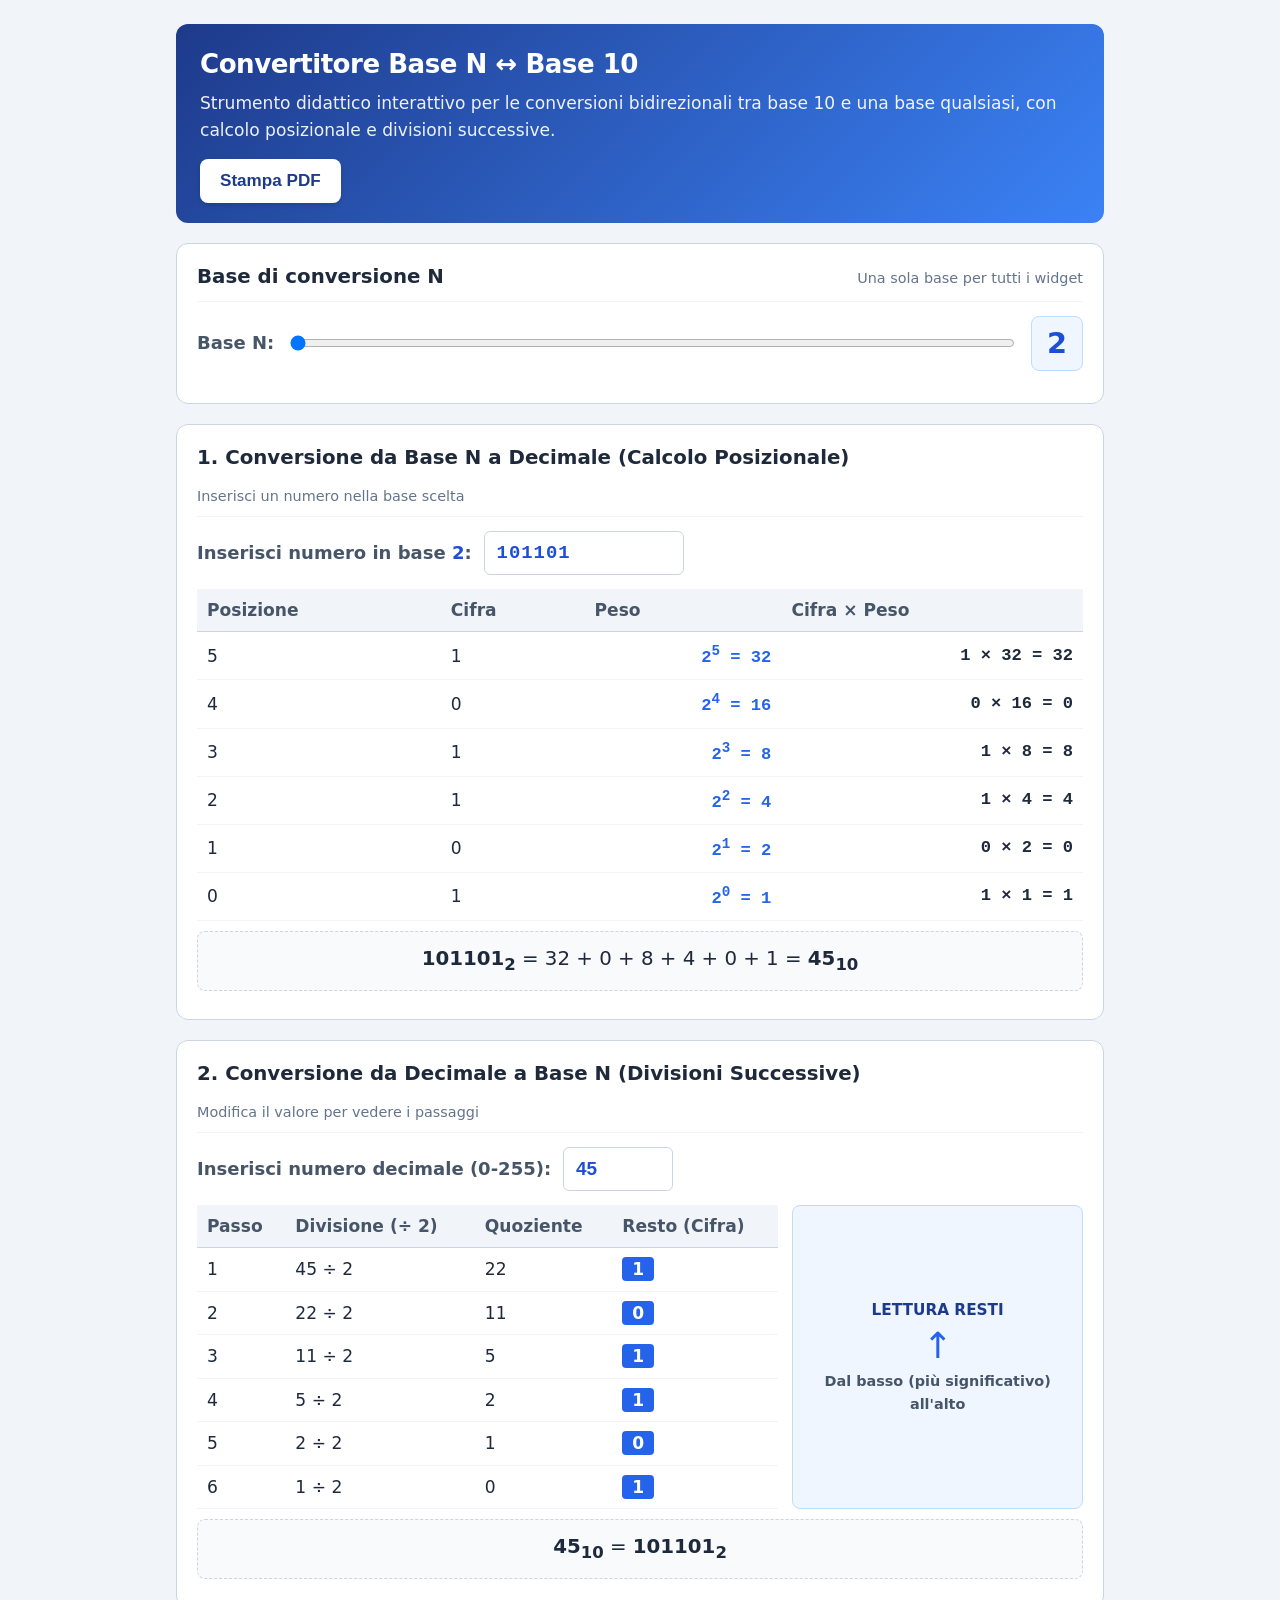
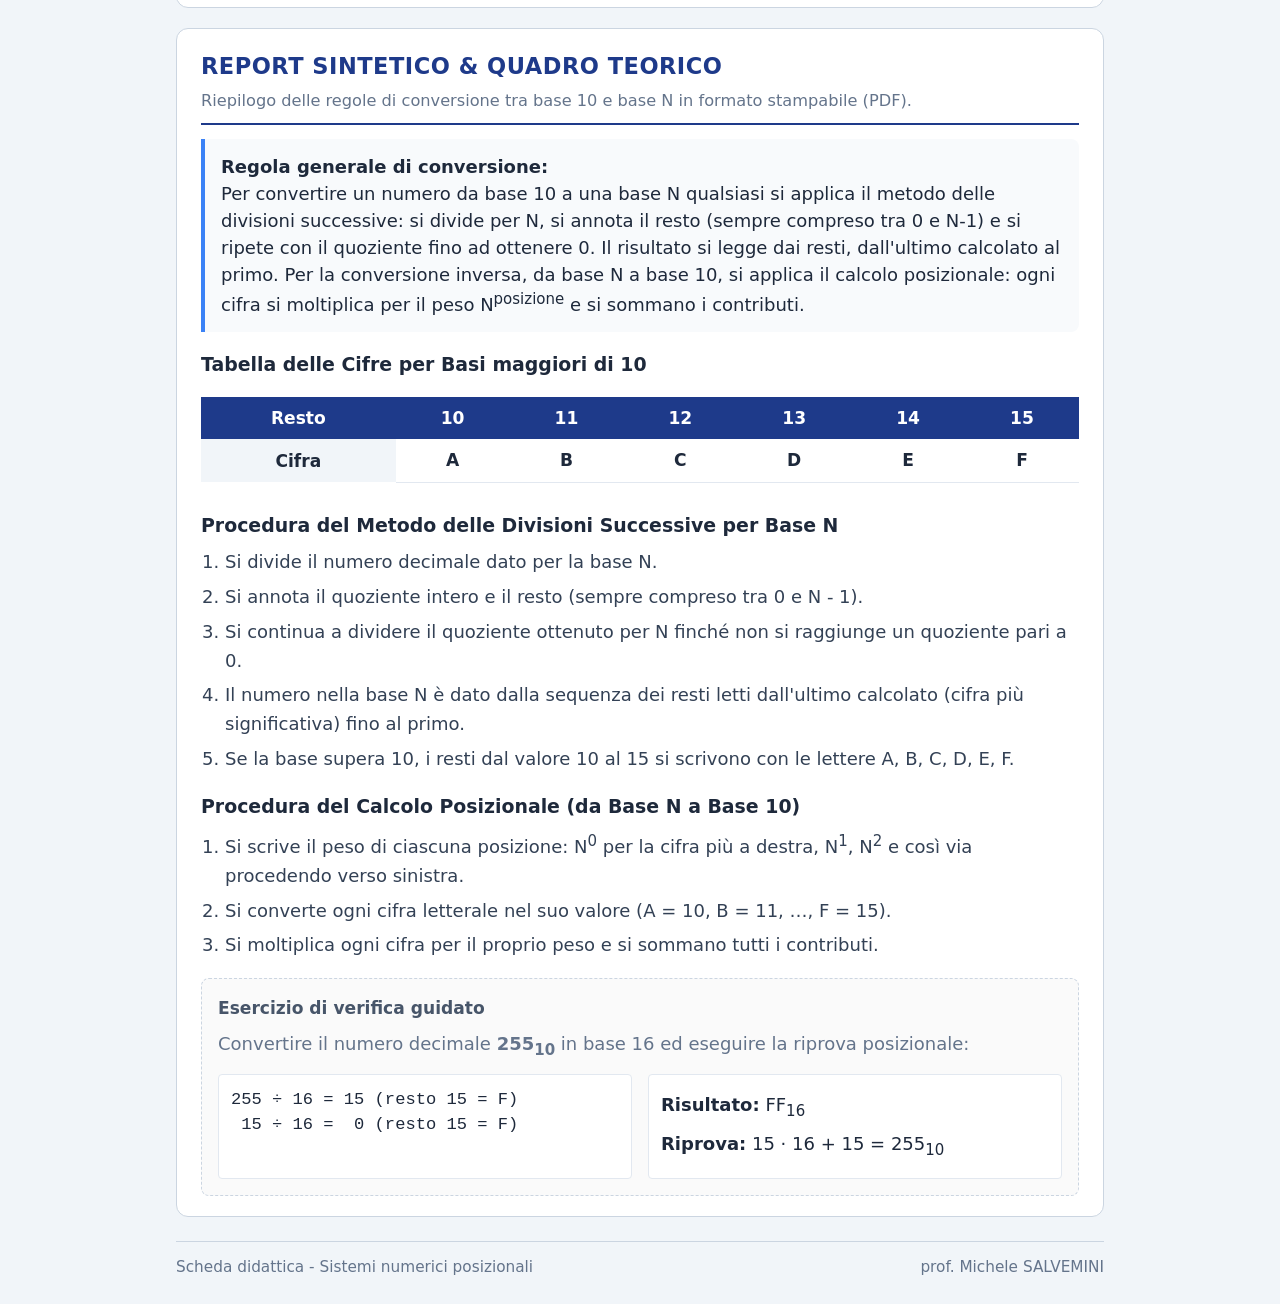
==== base-n/index.html @ afe0c3b7 "Add files via upload Primo caricamento: struttura repository e tre convertitori didattici" ====
<!DOCTYPE html>
<!--
    Autore:      prof. Michele SALVEMINI
    Classe:      ---
    Argomento:   Sistemi di numerazione - conversioni di base
    Obiettivo:   Supporto allo studio delle conversioni di base da un sistema
                 ad un altro (conversioni bidirezionali tra base 10 e base N,
                 con 2 <= N <= 16)
    Versione:    2.0
    Data:        26/09/2026
    Note:        Progettato come pagina gemella del convertitore binario-
                 decimale: stessa struttura, stesso stile, stesse convenzioni.
                 Come nella pagina gemella, la conversione e' bidirezionale
                 e i due widget restano sincronizzati tra loro.
-->
<html lang="it">
<head>
    <meta charset="UTF-8">
    <meta name="viewport" content="width=device-width, initial-scale=1.0">
    <meta name="description" content="Supporto allo studio delle conversioni di base da un sistema ad un altro: convertitore interattivo bidirezionale tra base 10 e una base qualsiasi N, con calcolo posizionale e divisioni successive.">
    <meta name="author" content="prof. Michele SALVEMINI">
    <title>Convertitore Base N &harr; Base 10</title>
    <link rel="stylesheet" href="style.css">
</head>
<body>

    <!-- Intestazione del documento -->
    <header class="masthead">
        <div>
            <h1>Convertitore Base N &harr; Base 10</h1>
            <p>Strumento didattico interattivo per le conversioni bidirezionali tra base 10 e una base qualsiasi, con calcolo posizionale e divisioni successive.</p>
        </div>
        <button type="button" id="pulsante-stampa" class="print-btn">Stampa PDF</button>
    </header>

    <main>

        <!-- Scelta della base di destinazione: slider con lettura grande.
             L'intervallo [2, 16] e' fisso, quindi lo slider vincola da solo
             la scelta a valori validi, senza bisogno di messaggi di errore.
             Il valore scelto vale per entrambi i widget. -->
        <section class="widget-card" aria-labelledby="titolo-base">
            <h2 class="widget-title" id="titolo-base">
                <span>Base di conversione N</span>
                <span class="widget-suggerimento">Una sola base per tutti i widget</span>
            </h2>

            <div class="slider-row">
                <label for="slider-base">Base N:</label>
                <input type="range" id="slider-base" min="2" max="16" value="2" step="1">
                <output class="base-display" id="display-base" for="slider-base">2</output>
            </div>

            <!-- Legenda delle cifre letterali: visibile solo quando serve,
                 cioe' quando la base supera 10 (cifre da 0 a N-1) -->
            <p class="legenda-cifre" id="legenda-cifre" hidden>
                <strong>Attenzione:</strong> in base <span id="legenda-base"></span> le cifre vanno da 0
                a <span id="legenda-cifra-massima"></span>. I resti dal valore 10 in poi si scrivono
                con le lettere: 10 = A, 11 = B, 12 = C, 13 = D, 14 = E, 15 = F.
            </p>
        </section>

        <!-- WIDGET 1: BASE N -> DECIMALE -->
        <section class="widget-card" aria-labelledby="titolo-n2d">
            <h2 class="widget-title" id="titolo-n2d">
                <span>1. Conversione da Base N a Decimale (Calcolo Posizionale)</span>
                <span class="widget-suggerimento">Inserisci un numero nella base scelta</span>
            </h2>

            <div class="input-row">
                <label for="input-base-n">Inserisci numero in base <span class="base-riferimento">2</span>:</label>
                <input type="text" id="input-base-n" value="101101" autocomplete="off" spellcheck="false">
            </div>

            <!-- Sviluppo posizionale: una riga per ogni cifra, con peso e contributo -->
            <div class="table-scroll">
                <table class="table-divs">
                    <caption class="visually-hidden">Sviluppo posizionale delle cifre del numero in base N</caption>
                    <thead>
                        <tr>
                            <th scope="col">Posizione</th>
                            <th scope="col">Cifra</th>
                            <th scope="col">Peso</th>
                            <th scope="col">Cifra &times; Peso</th>
                        </tr>
                    </thead>
                    <tbody id="corpo-tabella-posizionale"></tbody>
                </table>
            </div>

            <p class="math-box" id="risultato-n2d" aria-live="polite"></p>
        </section>

        <!-- WIDGET 2: DECIMALE -> BASE N -->
        <section class="widget-card" aria-labelledby="titolo-d2n">
            <h2 class="widget-title" id="titolo-d2n">
                <span>2. Conversione da Decimale a Base N (Divisioni Successive)</span>
                <span class="widget-suggerimento">Modifica il valore per vedere i passaggi</span>
            </h2>

            <div class="input-row">
                <label for="input-decimale">Inserisci numero decimale (0-255):</label>
                <input type="number" id="input-decimale" min="0" max="255" value="45">
            </div>

            <div class="division-grid">
                <div class="table-scroll">
                    <table class="table-divs">
                        <caption class="visually-hidden">Tabella dei passaggi delle divisioni successive per la base scelta</caption>
                        <thead>
                            <tr>
                                <th scope="col">Passo</th>
                                <th scope="col" id="intestazione-divisione">Divisione (&divide; 2)</th>
                                <th scope="col">Quoziente</th>
                                <th scope="col">Resto (Cifra)</th>
                            </tr>
                        </thead>
                        <tbody id="corpo-tabella-divisioni"></tbody>
                    </table>
                </div>
                <div class="arrow-box">
                    <span class="arrow-label">Lettura resti</span>
                    <div class="arrow-graphic" aria-hidden="true">&uarr;</div>
                    <span class="arrow-sublabel">Dal basso (pi&ugrave; significativo) all'alto</span>
                </div>
            </div>

            <p class="math-box" id="risultato-d2n" aria-live="polite"></p>
        </section>

        <!-- SCHEDA RIEPILOGATIVA STAMPABILE -->
        <section class="scheda-stampa" aria-labelledby="titolo-scheda">
            <div class="scheda-intestazione">
                <h2 id="titolo-scheda">Report Sintetico &amp; Quadro Teorico</h2>
                <p>Riepilogo delle regole di conversione tra base 10 e base N in formato stampabile (PDF).</p>
            </div>

            <div class="callout-box">
                <strong>Regola generale di conversione:</strong><br>
                Per convertire un numero da base 10 a una base N qualsiasi si applica il metodo delle
                divisioni successive: si divide per N, si annota il resto (sempre compreso tra 0 e N-1)
                e si ripete con il quoziente fino ad ottenere 0. Il risultato si legge dai resti,
                dall'ultimo calcolato al primo. Per la conversione inversa, da base N a base 10, si
                applica il calcolo posizionale: ogni cifra si moltiplica per il peso N<sup>posizione</sup>
                e si sommano i contributi.
            </div>

            <h3>Tabella delle Cifre per Basi maggiori di 10</h3>
            <div class="table-scroll">
                <table class="summary-table">
                    <caption class="visually-hidden">Corrispondenza tra resti dal valore 10 al 15 e cifre letterali</caption>
                    <thead>
                        <tr>
                            <th scope="col">Resto</th>
                            <th scope="col">10</th>
                            <th scope="col">11</th>
                            <th scope="col">12</th>
                            <th scope="col">13</th>
                            <th scope="col">14</th>
                            <th scope="col">15</th>
                        </tr>
                    </thead>
                    <tbody>
                        <tr>
                            <th scope="row">Cifra</th>
                            <td>A</td><td>B</td><td>C</td><td>D</td><td>E</td><td>F</td>
                        </tr>
                    </tbody>
                </table>
            </div>

            <h3>Procedura del Metodo delle Divisioni Successive per Base N</h3>
            <ol class="procedura">
                <li>Si divide il numero decimale dato per la base N.</li>
                <li>Si annota il quoziente intero e il resto (sempre compreso tra 0 e N - 1).</li>
                <li>Si continua a dividere il quoziente ottenuto per N finch&eacute; non si raggiunge un quoziente pari a 0.</li>
                <li>Il numero nella base N &egrave; dato dalla sequenza dei resti letti dall'ultimo calcolato (cifra pi&ugrave; significativa) fino al primo.</li>
                <li>Se la base supera 10, i resti dal valore 10 al 15 si scrivono con le lettere A, B, C, D, E, F.</li>
            </ol>

            <h3>Procedura del Calcolo Posizionale (da Base N a Base 10)</h3>
            <ol class="procedura">
                <li>Si scrive il peso di ciascuna posizione: N<sup>0</sup> per la cifra pi&ugrave; a destra, N<sup>1</sup>, N<sup>2</sup> e cos&igrave; via procedendo verso sinistra.</li>
                <li>Si converte ogni cifra letterale nel suo valore (A = 10, B = 11, &hellip;, F = 15).</li>
                <li>Si moltiplica ogni cifra per il proprio peso e si sommano tutti i contributi.</li>
            </ol>

            <div class="esercizio-box">
                <h4>Esercizio di verifica guidato</h4>
                <p>Convertire il numero decimale <strong>255<sub>10</sub></strong> in base 16 ed eseguire la riprova posizionale:</p>
                <div class="esercizio-colonne">
                    <pre class="esercizio-codice">255 &divide; 16 = 15 (resto 15 = F)
 15 &divide; 16 =  0 (resto 15 = F)</pre>
                    <div class="esercizio-soluzione">
                        <p><strong>Risultato:</strong> FF<sub>16</sub></p>
                        <p><strong>Riprova:</strong> 15 &middot; 16 + 15 = 255<sub>10</sub></p>
                    </div>
                </div>
            </div>
        </section>

    </main>

    <footer class="page-footer">
        <span>Scheda didattica - Sistemi numerici posizionali</span>
        <span> prof. Michele SALVEMINI</span>
    </footer>

    <script src="script.js"></script>
</body>
</html>
---- base-n/style.css ----
/*
    Autore:      prof. Michele SALVEMINI
    File:        style.css - stile di "Convertitore Base N <-> Base 10"
    Obiettivo:   Supporto allo studio delle conversioni di base da un sistema ad un altro
    Versione:    2.0
    Data:        26/09/2026

    Note di progetto:
    - Stesso impianto grafico del convertitore binario-decimale, per
      uniformita' tra i materiali (principio 13 della Knowledge Base).
    - Dimensioni dei caratteri in rem con base elevata (18px) e target
      tattili >= 44px, per studenti BES/DSA e uso su tablet/smartphone.
*/

/* ---------- Variabili di tema ---------- */
:root {
    --colore-primario: #1e3a8a;
    --colore-accento: #2563eb;
    --colore-testo: #1e293b;
    --colore-testo-secondario: #475569;
    --colore-testo-chiaro: #64748b;
    --colore-bordo: #cbd5e1;
    --colore-sfondo-pagina: #f1f5f9;
    --colore-sfondo-card: #ffffff;
    --colore-sfondo-soft: #f8fafc;
    --colore-attivo: #eff6ff;
    --colore-errore: #b91c1c;
    --colore-sfondo-errore: #fef2f2;
    --raggio: 12px;
}

/* ---------- Base ---------- */
* {
    box-sizing: border-box;
}

/* Base tipografica elevata: 1rem = 18px, ben visibile su tablet e smartphone */
html {
    font-size: 18px;
}

body {
    margin: 0 auto;
    padding: 24px 16px;
    max-width: 960px;
    font-family: system-ui, -apple-system, "Segoe UI", Roboto, sans-serif;
    font-size: 1rem;
    line-height: 1.55;
    color: var(--colore-testo);
    background-color: var(--colore-sfondo-pagina);
}

h1, h2, h3, h4, p, ol {
    margin-top: 0;
}

/* Testo solo per screen reader (es. didascalie delle tabelle) */
.visually-hidden {
    position: absolute;
    width: 1px;
    height: 1px;
    overflow: hidden;
    clip: rect(0 0 0 0);
    white-space: nowrap;
}

/* ---------- Intestazione ---------- */
.masthead {
    background: linear-gradient(135deg, #1e3a8a 0%, #3b82f6 100%);
    color: #ffffff;
    padding: 20px 24px;
    border-radius: var(--raggio);
    margin-bottom: 20px;
    display: flex;
    justify-content: space-between;
    align-items: center;
    gap: 16px;
    flex-wrap: wrap;
}

.masthead h1 {
    margin: 0;
    font-size: 1.45rem;
    font-weight: 800;
    letter-spacing: -0.5px;
}

.masthead p {
    margin: 6px 0 0 0;
    font-size: 0.95rem;
    opacity: 0.92;
}

.print-btn {
    background-color: #ffffff;
    color: var(--colore-primario);
    border: none;
    padding: 12px 20px;
    font-size: 0.95rem;
    font-weight: 700;
    border-radius: 8px;
    cursor: pointer;
    min-height: 44px;   /* target tattile comodo */
    box-shadow: 0 2px 4px rgba(0, 0, 0, 0.15);
}

.print-btn:hover {
    background-color: var(--colore-sfondo-soft);
}

/* ---------- Schede dei widget ---------- */
.widget-card {
    border: 1px solid var(--colore-bordo);
    border-radius: var(--raggio);
    padding: 18px 20px;
    background: var(--colore-sfondo-card);
    margin-bottom: 20px;
}

.widget-title {
    font-size: 1.1rem;
    font-weight: 700;
    margin-bottom: 14px;
    display: flex;
    align-items: center;
    justify-content: space-between;
    gap: 12px;
    flex-wrap: wrap;
    border-bottom: 1px solid var(--colore-sfondo-pagina);
    padding-bottom: 8px;
}

.widget-suggerimento {
    font-size: 0.8rem;
    color: var(--colore-testo-chiaro);
    font-weight: 400;
}

/* ---------- Riquadri dei risultati ---------- */
.math-box {
    background-color: var(--colore-sfondo-soft);
    border: 1px dashed var(--colore-bordo);
    border-radius: 8px;
    padding: 12px 14px;
    text-align: center;
    font-size: 1.1rem;
    margin: 10px 0;
}

/* Messaggio di errore sul numero in base N: esplicito e visibile,
   invece di un risultato silenziosamente sbagliato */
.math-box.errore {
    background-color: var(--colore-sfondo-errore);
    border-color: #fecaca;
    color: var(--colore-errore);
    font-weight: 600;
}

/* ---------- Campi di input ---------- */
.input-row {
    display: flex;
    align-items: center;
    gap: 12px;
    margin-bottom: 14px;
    flex-wrap: wrap;
}

.input-row label {
    font-weight: 600;
    color: var(--colore-testo-secondario);
}

.input-row input {
    padding: 10px 12px;
    border: 1px solid var(--colore-bordo);
    border-radius: 6px;
    font-size: 1.05rem;
    font-weight: 700;
    color: #1d4ed8;
    min-height: 44px;
}

/* Campo decimale: larghezza fissa, perche' accetta solo cifre */
.input-row input[type="number"] {
    width: 110px;
}

/* Campo in base N: larghezza maggiore, perche' accetta anche
   le lettere A-F e numeri piu' lunghi delle cifre decimali */
.input-row input[type="text"] {
    width: 200px;
    font-family: "Courier New", monospace;
    letter-spacing: 1px;
}

/* La base corrente ripetuta dentro le etichette dei widget:
   si aggiorna da script, cosi' l'utente sa sempre in che base sta scrivendo */
.base-riferimento {
    font-weight: 800;
    color: #1d4ed8;
}

/* ---------- Slider della base con lettura grande ---------- */
.slider-row {
    display: flex;
    align-items: center;
    gap: 14px;
    margin-bottom: 14px;
    flex-wrap: wrap;
}

.slider-row label {
    font-weight: 600;
    color: var(--colore-testo-secondario);
}

.slider-row input[type="range"] {
    flex: 1;
    min-width: 180px;
    min-height: 44px;   /* fascia di trascinamento comoda al tocco */
}

/* Il valore corrente della base e' l'informazione chiave del widget:
   lo mostriamo grande e in evidenza, subito dopo lo slider */
.base-display {
    font-size: 1.6rem;
    font-weight: 800;
    color: #1d4ed8;
    min-width: 52px;
    text-align: center;
    background-color: var(--colore-attivo);
    border: 1px solid #bfdbfe;
    border-radius: 8px;
    padding: 4px 10px;
}

/* ---------- Legenda delle cifre letterali ---------- */
.legenda-cifre {
    background-color: #fffbeb;
    border-left: 4px solid #f59e0b;
    border-radius: 0 8px 8px 0;
    padding: 12px 14px;
    font-size: 0.95rem;
    line-height: 1.5;
    margin-bottom: 0;
}

/* Su schermi stretti le tabelle scorrono in orizzontale invece di restringersi */
.table-scroll {
    overflow-x: auto;
    -webkit-overflow-scrolling: touch;
}

.division-grid {
    display: grid;
    grid-template-columns: 2fr 1fr;
    gap: 14px;
    margin-top: 8px;
    align-items: stretch;
}

.table-divs {
    width: 100%;
    border-collapse: collapse;
    font-size: 0.95rem;
}

.table-divs th {
    text-align: left;
    background: var(--colore-sfondo-pagina);
    padding: 8px 10px;
    border-bottom: 1px solid var(--colore-bordo);
    color: var(--colore-testo-secondario);
}

.table-divs td {
    padding: 8px 10px;
    border-bottom: 1px solid var(--colore-sfondo-pagina);
    text-align: left;
}

/* Colonna del peso e del prodotto in monospace:
   allineamento a destra piu' leggibile per i numeri */
.table-divs td.monospace {
    font-family: "Courier New", monospace;
    font-weight: 700;
    text-align: right;
}

/* La colonna dello sviluppo posizionale evidenzia i pesi:
   sono i termini che lo studente deve sommare */
.table-divs td.peso {
    color: var(--colore-accento);
}

.remainder-badge {
    background-color: var(--colore-accento);
    color: #ffffff;
    font-weight: 700;
    padding: 2px 10px;
    border-radius: 4px;
}

.arrow-box {
    background: var(--colore-attivo);
    border: 1px solid #bfdbfe;
    border-radius: 8px;
    padding: 12px;
    display: flex;
    flex-direction: column;
    align-items: center;
    justify-content: center;
    text-align: center;
}

.arrow-label {
    font-size: 0.85rem;
    font-weight: 700;
    color: var(--colore-primario);
    text-transform: uppercase;
}

.arrow-graphic {
    font-size: 2rem;
    color: var(--colore-accento);
    line-height: 1;
    margin: 6px 0;
}

.arrow-sublabel {
    font-size: 0.8rem;
    color: var(--colore-testo-secondario);
    font-weight: 600;
}

/* ---------- Scheda riepilogativa (anche stampabile) ---------- */
.scheda-stampa {
    background: var(--colore-sfondo-card);
    border: 1px solid var(--colore-bordo);
    border-radius: var(--raggio);
    padding: 20px 24px;
}

.scheda-intestazione {
    border-bottom: 2px solid var(--colore-primario);
    padding-bottom: 10px;
    margin-bottom: 14px;
}

.scheda-intestazione h2 {
    margin: 0;
    font-size: 1.25rem;
    color: var(--colore-primario);
    text-transform: uppercase;
    letter-spacing: 0.5px;
}

.scheda-intestazione p {
    margin: 4px 0 0 0;
    font-size: 0.9rem;
    color: var(--colore-testo-chiaro);
}

.scheda-stampa h3 {
    font-size: 1.05rem;
    margin: 18px 0 8px 0;
}

.callout-box {
    background-color: var(--colore-sfondo-soft);
    border-left: 4px solid #3b82f6;
    padding: 14px 16px;
    border-radius: 0 8px 8px 0;
    margin: 12px 0;
    line-height: 1.5;
}

.summary-table {
    width: 100%;
    border-collapse: collapse;
    margin: 10px 0;
    font-size: 0.95rem;
}

.summary-table th {
    background-color: var(--colore-primario);
    color: #ffffff;
    padding: 8px 10px;
    text-align: center;
}

.summary-table tbody th {
    background-color: var(--colore-sfondo-pagina);
    color: var(--colore-testo);
}

.summary-table td {
    padding: 8px 10px;
    border-bottom: 1px solid #e2e8f0;
    text-align: center;
    font-weight: 700;
}

.procedura {
    line-height: 1.6;
    color: #334155;
    padding-left: 24px;
}

.procedura li {
    margin-bottom: 6px;
}

.esercizio-box {
    margin-top: 18px;
    border: 1px dashed var(--colore-bordo);
    border-radius: 8px;
    padding: 16px;
    background: #fafafa;
}

.esercizio-box h4 {
    margin: 0 0 8px 0;
    font-size: 0.95rem;
    color: var(--colore-testo-secondario);
}

.esercizio-box > p {
    color: var(--colore-testo-chiaro);
    margin-bottom: 12px;
}

.esercizio-colonne {
    display: flex;
    gap: 16px;
    flex-wrap: wrap;
}

.esercizio-codice {
    flex: 1 1 260px;
    background: #ffffff;
    border: 1px solid #e2e8f0;
    padding: 12px;
    border-radius: 4px;
    font-family: "Courier New", monospace;
    font-size: 0.95rem;
    line-height: 1.5;
    margin: 0;
    overflow-x: auto;
}

.esercizio-soluzione {
    flex: 1 1 260px;
    background: #ffffff;
    border: 1px solid #e2e8f0;
    padding: 12px;
    border-radius: 4px;
    display: flex;
    flex-direction: column;
    justify-content: center;
}

.esercizio-soluzione p {
    margin: 4px 0;
}

/* ---------- Piè di pagina ---------- */
.page-footer {
    margin-top: 24px;
    padding-top: 14px;
    border-top: 1px solid var(--colore-bordo);
    display: flex;
    justify-content: space-between;
    align-items: center;
    gap: 12px;
    flex-wrap: wrap;
    font-size: 0.85rem;
    color: var(--colore-testo-chiaro);
}

/* ================================================================
   ADATTAMENTI PER TABLET (fino a 768px)
   ================================================================ */
@media (max-width: 768px) {
    body {
        padding: 16px 12px;
    }

    .masthead h1 {
        font-size: 1.25rem;
    }

    /* La tabella delle divisioni e il riquadro "lettura resti"
       si impilano verticalmente: piu' spazio per i numeri */
    .division-grid {
        grid-template-columns: 1fr;
    }

    .arrow-box {
        flex-direction: row;
        gap: 12px;
    }

    .arrow-graphic {
        margin: 0;
    }
}

/* ================================================================
   ADATTAMENTI PER SMARTPHONE (fino a 480px)
   ================================================================ */
@media (max-width: 480px) {
    .widget-card,
    .scheda-stampa {
        padding: 14px;
    }

    .widget-title {
        font-size: 1rem;
    }

    /* Campi di input a piena larghezza: piu' comodi da compilare */
    .input-row input[type="number"],
    .input-row input[type="text"] {
        width: 100%;
        flex: 1 1 100%;
    }

    .base-display {
        width: 100%;
    }
}

/* ================================================================
   STAMPA (PDF A4): grafica fedele allo schermo
   ================================================================ */
@page {
    margin: 16mm;
}

@media print {
    /* Base tipografica in punti tipografici, adatta alla stampa */
    html {
        font-size: 12pt;
    }

    body {
        padding: 0;
        background: #ffffff;
        max-width: none;
    }

    /* Il pulsante di stampa non ha senso sulla copia cartacea */
    .print-btn {
        display: none;
    }

    .masthead,
    .widget-card,
    .scheda-stampa {
        border-radius: 0;
        box-shadow: none;
    }

    .masthead {
        color: #000000;
        background: #ffffff;
        border-bottom: 2px solid var(--colore-primario);
    }

    .masthead p {
        color: #333333;
        opacity: 1;
    }

    .summary-table th,
    .remainder-badge {
        -webkit-print-color-adjust: exact;
        print-color-adjust: exact;
    }

    /* La scheda teorica va sempre su una pagina nuova */
    .scheda-stampa {
        break-before: page;
        page-break-before: always;
        border: none;
        padding: 0;
    }

    .page-footer {
        border-top: none;
    }
}
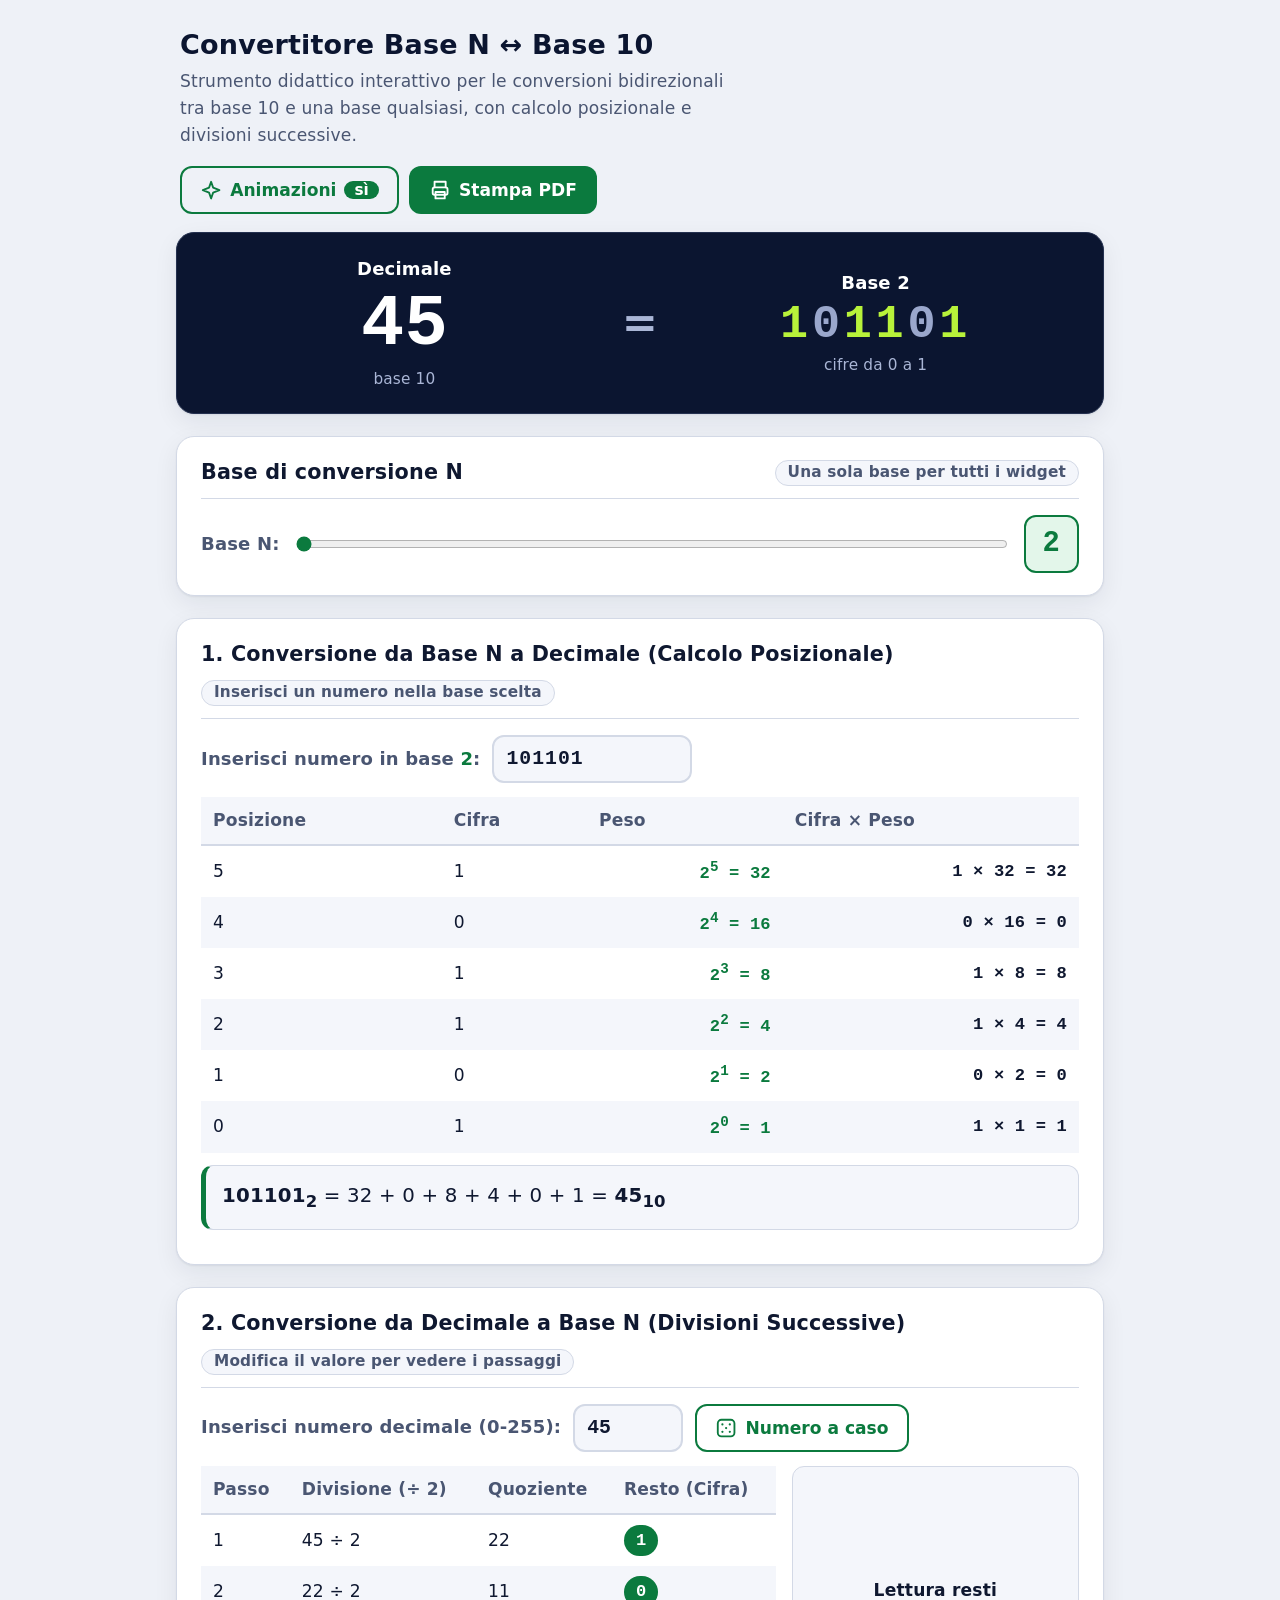
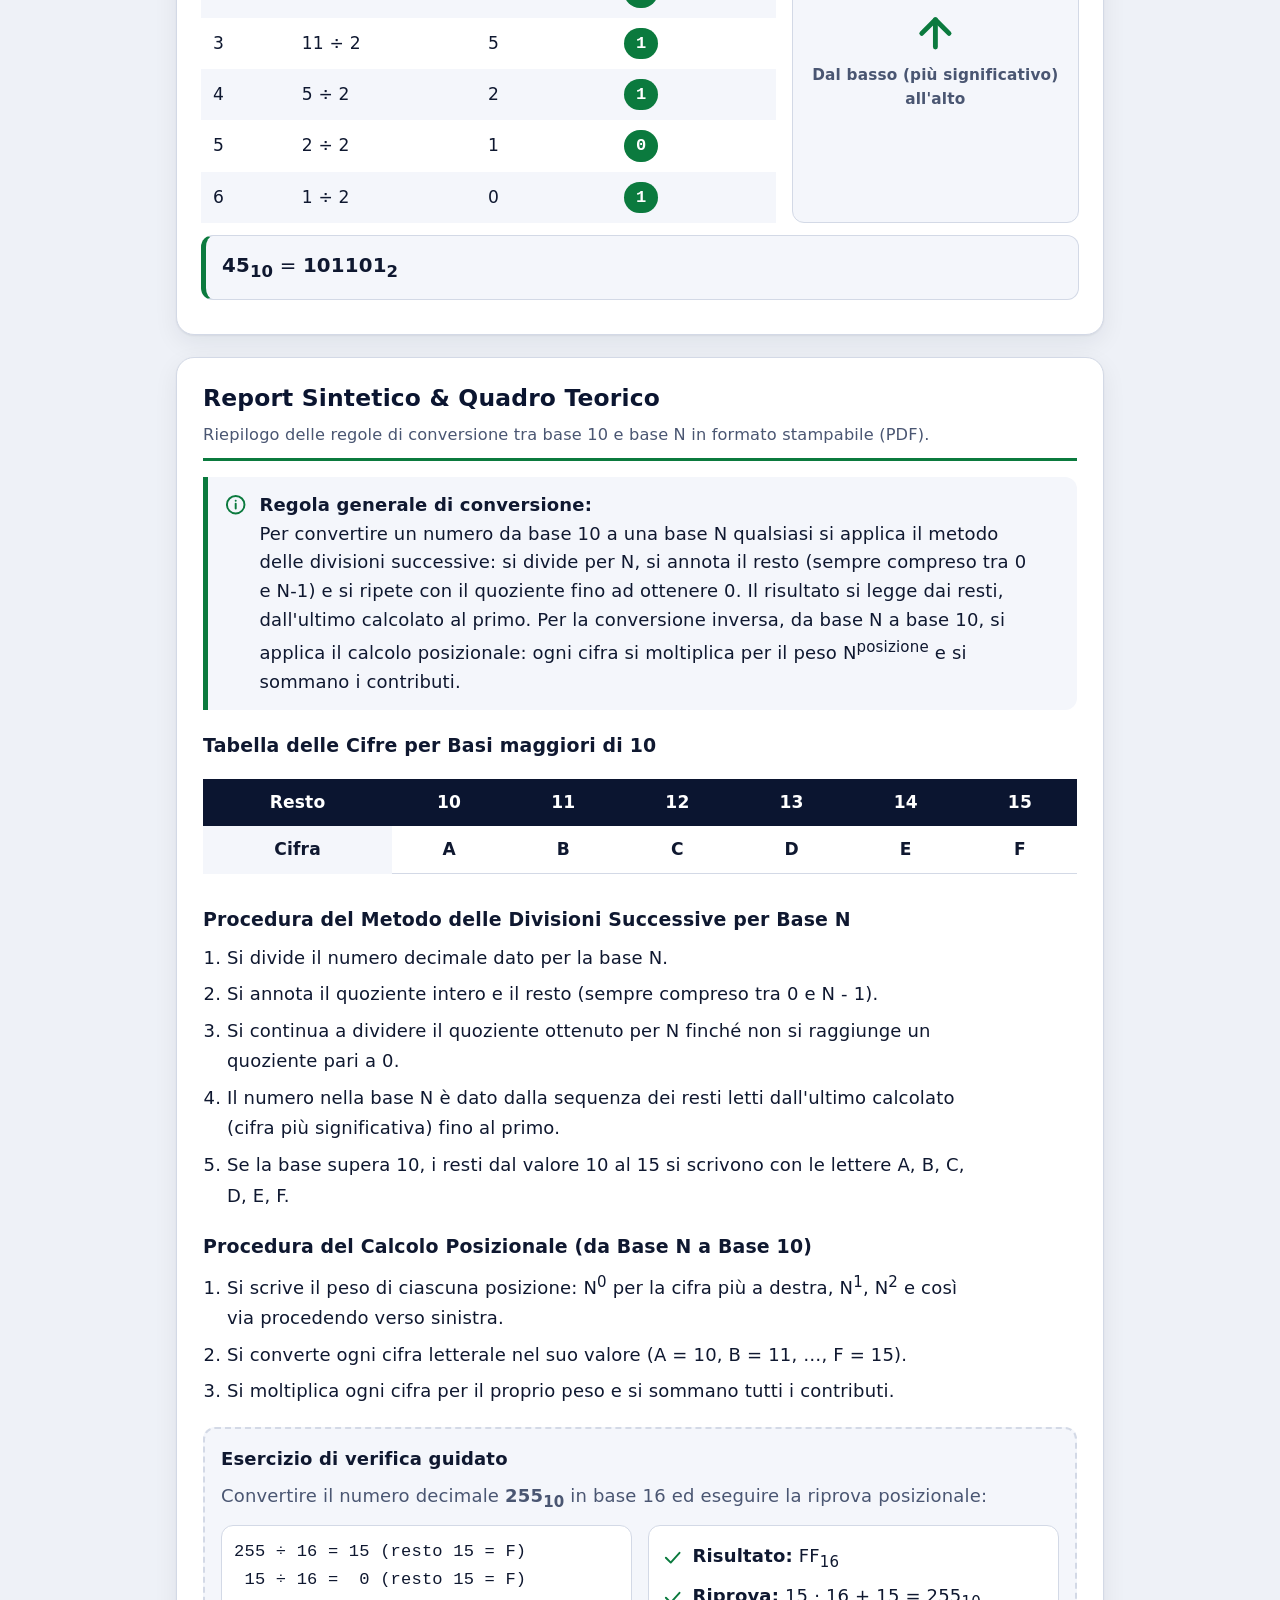
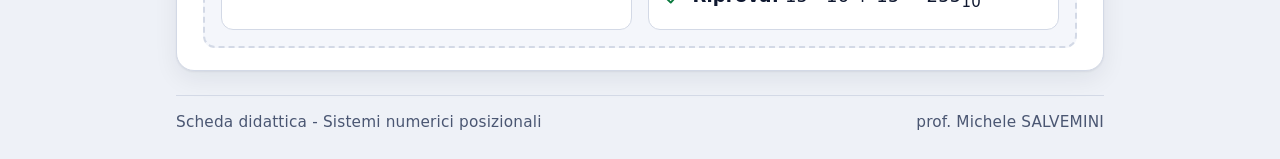
==== commit 3d389b9d: "Add files via upload Aggiornamento grafico" ====
--- a/base-n/index.html
+++ b/base-n/index.html
@@ -6,17 +6,20 @@
     Obiettivo:   Supporto allo studio delle conversioni di base da un sistema
                  ad un altro (conversioni bidirezionali tra base 10 e base N,
                  con 2 <= N <= 16)
-    Versione:    2.0
-    Data:        26/09/2026
-    Note:        Progettato come pagina gemella del convertitore binario-
-                 decimale: stessa struttura, stesso stile, stesse convenzioni.
-                 Come nella pagina gemella, la conversione e' bidirezionale
+    Versione:    3.1 (variante grafica "tabellone sportivo")
+    Data:        08/10/2026
+    Note:        Pagina gemella del convertitore binario-decimale: stessa struttura,
+                 stesso stile, stesse convenzioni. La conversione e' bidirezionale
                  e i due widget restano sincronizzati tra loro.
+                 Restyle 3.1: tabellone con il valore decimale e in base N, icone,
+                 animazioni disattivabili, tema chiaro/scuro. Contenuti e logica
+                 didattica invariati rispetto alla 2.0.
 -->
 <html lang="it">
 <head>
     <meta charset="UTF-8">
     <meta name="viewport" content="width=device-width, initial-scale=1.0">
+    <meta name="color-scheme" content="light dark">
     <meta name="description" content="Supporto allo studio delle conversioni di base da un sistema ad un altro: convertitore interattivo bidirezionale tra base 10 e una base qualsiasi N, con calcolo posizionale e divisioni successive.">
     <meta name="author" content="prof. Michele SALVEMINI">
     <title>Convertitore Base N &harr; Base 10</title>
@@ -24,14 +27,74 @@
 </head>
 <body>
 
+    <!-- Set di icone (SVG inline): nessuna dipendenza esterna, funziona anche offline -->
+    <svg class="visually-hidden" aria-hidden="true" focusable="false">
+        <symbol id="i-stampa" viewBox="0 0 24 24">
+            <path d="M6 9V3h12v6"/>
+            <rect x="4" y="9" width="16" height="8" rx="2"/>
+            <path d="M7 14h10v7H7z"/>
+        </symbol>
+        <symbol id="i-freccia-su" viewBox="0 0 24 24">
+            <path d="M12 19V5"/>
+            <path d="M5 12l7-7 7 7"/>
+        </symbol>
+        <symbol id="i-dado" viewBox="0 0 24 24">
+            <rect x="3" y="3" width="18" height="18" rx="4"/>
+            <circle cx="8" cy="8" r="1.2" fill="currentColor" stroke="none"/>
+            <circle cx="16" cy="8" r="1.2" fill="currentColor" stroke="none"/>
+            <circle cx="12" cy="12" r="1.2" fill="currentColor" stroke="none"/>
+            <circle cx="8" cy="16" r="1.2" fill="currentColor" stroke="none"/>
+            <circle cx="16" cy="16" r="1.2" fill="currentColor" stroke="none"/>
+        </symbol>
+        <symbol id="i-info" viewBox="0 0 24 24">
+            <circle cx="12" cy="12" r="9"/>
+            <path d="M12 11v5"/>
+            <path d="M12 8h.01"/>
+        </symbol>
+        <symbol id="i-spunta" viewBox="0 0 24 24">
+            <path d="M5 12l5 5 9-10"/>
+        </symbol>
+        <symbol id="i-scintille" viewBox="0 0 24 24">
+            <path d="M12 3l2.2 6.3L21 12l-6.8 2.7L12 21l-2.2-6.3L3 12l6.8-2.7z"/>
+        </symbol>
+    </svg>
+
     <!-- Intestazione del documento -->
     <header class="masthead">
-        <div>
+        <div class="masthead-testo">
             <h1>Convertitore Base N &harr; Base 10</h1>
             <p>Strumento didattico interattivo per le conversioni bidirezionali tra base 10 e una base qualsiasi, con calcolo posizionale e divisioni successive.</p>
         </div>
-        <button type="button" id="pulsante-stampa" class="print-btn">Stampa PDF</button>
+        <div class="masthead-azioni no-print">
+            <!-- Interruttore: l'utente decide se vedere le animazioni -->
+            <button type="button" id="pulsante-animazioni" class="btn btn-contorno" role="switch" aria-checked="true">
+                <svg class="icona" aria-hidden="true"><use href="#i-scintille"></use></svg>
+                <span>Animazioni</span>
+                <span class="stato" id="stato-animazioni" aria-hidden="true">s&igrave;</span>
+            </button>
+            <button type="button" id="pulsante-stampa" class="btn btn-pieno">
+                <svg class="icona" aria-hidden="true"><use href="#i-stampa"></use></svg>
+                <span>Stampa PDF</span>
+            </button>
+        </div>
     </header>
+
+    <!-- Tabellone: riassume lo stato corrente (valore decimale e numero nella base scelta).
+         E' solo visivo (aria-hidden): le stesse informazioni sono annunciate
+         dai riquadri dei risultati, che hanno aria-live -->
+    <section class="tabellone" aria-hidden="true">
+        <div class="tabellone-pannello">
+            <span class="tabellone-etichetta">Decimale</span>
+            <span class="tabellone-valore" id="tabellone-decimale">45</span>
+            <span class="tabellone-base">base 10</span>
+        </div>
+        <span class="tabellone-uguale">=</span>
+        <div class="tabellone-pannello">
+            <span class="tabellone-etichetta" id="etichetta-tabellone-base">Base 2</span>
+            <span class="tabellone-valore tabellone-basen" id="tabellone-base-n">101101</span>
+            <span class="tabellone-base" id="descrizione-tabellone-base">cifre da 0 a 1</span>
+        </div>
+    </section>
 
     <main>
 
@@ -54,6 +117,7 @@
             <!-- Legenda delle cifre letterali: visibile solo quando serve,
                  cioe' quando la base supera 10 (cifre da 0 a N-1) -->
             <p class="legenda-cifre" id="legenda-cifre" hidden>
+                <svg class="icona" aria-hidden="true"><use href="#i-info"></use></svg>
                 <strong>Attenzione:</strong> in base <span id="legenda-base"></span> le cifre vanno da 0
                 a <span id="legenda-cifra-massima"></span>. I resti dal valore 10 in poi si scrivono
                 con le lettere: 10 = A, 11 = B, 12 = C, 13 = D, 14 = E, 15 = F.
@@ -101,6 +165,10 @@
             <div class="input-row">
                 <label for="input-decimale">Inserisci numero decimale (0-255):</label>
                 <input type="number" id="input-decimale" min="0" max="255" value="45">
+                <button type="button" id="pulsante-casuale" class="btn btn-contorno no-print">
+                    <svg class="icona" aria-hidden="true"><use href="#i-dado"></use></svg>
+                    <span>Numero a caso</span>
+                </button>
             </div>
 
             <div class="division-grid">
@@ -120,7 +188,7 @@
                 </div>
                 <div class="arrow-box">
                     <span class="arrow-label">Lettura resti</span>
-                    <div class="arrow-graphic" aria-hidden="true">&uarr;</div>
+                    <svg class="icona icona-freccia" id="icona-freccia" aria-hidden="true"><use href="#i-freccia-su"></use></svg>
                     <span class="arrow-sublabel">Dal basso (pi&ugrave; significativo) all'alto</span>
                 </div>
             </div>
@@ -136,13 +204,16 @@
             </div>
 
             <div class="callout-box">
-                <strong>Regola generale di conversione:</strong><br>
-                Per convertire un numero da base 10 a una base N qualsiasi si applica il metodo delle
-                divisioni successive: si divide per N, si annota il resto (sempre compreso tra 0 e N-1)
-                e si ripete con il quoziente fino ad ottenere 0. Il risultato si legge dai resti,
-                dall'ultimo calcolato al primo. Per la conversione inversa, da base N a base 10, si
-                applica il calcolo posizionale: ogni cifra si moltiplica per il peso N<sup>posizione</sup>
-                e si sommano i contributi.
+                <svg class="icona" aria-hidden="true"><use href="#i-info"></use></svg>
+                <p>
+                    <strong>Regola generale di conversione:</strong><br>
+                    Per convertire un numero da base 10 a una base N qualsiasi si applica il metodo delle
+                    divisioni successive: si divide per N, si annota il resto (sempre compreso tra 0 e N-1)
+                    e si ripete con il quoziente fino ad ottenere 0. Il risultato si legge dai resti,
+                    dall'ultimo calcolato al primo. Per la conversione inversa, da base N a base 10, si
+                    applica il calcolo posizionale: ogni cifra si moltiplica per il peso N<sup>posizione</sup>
+                    e si sommano i contributi.
+                </p>
             </div>
 
             <h3>Tabella delle Cifre per Basi maggiori di 10</h3>
@@ -192,8 +263,14 @@
                     <pre class="esercizio-codice">255 &divide; 16 = 15 (resto 15 = F)
  15 &divide; 16 =  0 (resto 15 = F)</pre>
                     <div class="esercizio-soluzione">
-                        <p><strong>Risultato:</strong> FF<sub>16</sub></p>
-                        <p><strong>Riprova:</strong> 15 &middot; 16 + 15 = 255<sub>10</sub></p>
+                        <p>
+                            <svg class="icona" aria-hidden="true"><use href="#i-spunta"></use></svg>
+                            <span><strong>Risultato:</strong> FF<sub>16</sub></span>
+                        </p>
+                        <p>
+                            <svg class="icona" aria-hidden="true"><use href="#i-spunta"></use></svg>
+                            <span><strong>Riprova:</strong> 15 &middot; 16 + 15 = 255<sub>10</sub></span>
+                        </p>
                     </div>
                 </div>
             </div>
--- a/base-n/style.css
+++ b/base-n/style.css
@@ -1,32 +1,82 @@
 /*
     Autore:      prof. Michele SALVEMINI
     File:        style.css - stile di "Convertitore Base N <-> Base 10"
+                 (variante grafica "tabellone sportivo")
     Obiettivo:   Supporto allo studio delle conversioni di base da un sistema ad un altro
-    Versione:    2.0
-    Data:        26/09/2026
+    Versione:    3.1
+    Data:        08/10/2026
 
     Note di progetto:
-    - Stesso impianto grafico del convertitore binario-decimale, per
+    - Stesso impianto grafico del convertitore binario-decimale (variante 3.1), per
       uniformita' tra i materiali (principio 13 della Knowledge Base).
-    - Dimensioni dei caratteri in rem con base elevata (18px) e target
-      tattili >= 44px, per studenti BES/DSA e uso su tablet/smartphone.
+    - Il tabellone mostra il valore decimale e il numero nella base scelta; e' scuro
+      sia nel tema chiaro sia in quello scuro. Le cifre diverse da zero sono
+      evidenziate dal colore, ma restano sempre scritte.
+    - Un solo accento (verde) piu' il colore semantico dell'errore. Raggi: --raggio per
+      schede e riquadri, --raggio-piccolo per controlli, forma a pillola solo per
+      etichette e badge.
+    - Accessibilita' BES/DSA: base 18px, interlinea 1.6, testo a sinistra, nessun
+      maiuscolo o corsivo, contrasto elevato, target >= 48px.
+    - Tema chiaro/scuro automatico (prefers-color-scheme). In stampa: sempre chiaro.
+    - Le animazioni si spengono con html[data-animazioni="off"], impostato da script.js.
 */
 
-/* ---------- Variabili di tema ---------- */
+/* ---------- Variabili di tema (chiaro) ---------- */
 :root {
-    --colore-primario: #1e3a8a;
-    --colore-accento: #2563eb;
-    --colore-testo: #1e293b;
-    --colore-testo-secondario: #475569;
-    --colore-testo-chiaro: #64748b;
-    --colore-bordo: #cbd5e1;
-    --colore-sfondo-pagina: #f1f5f9;
+    --colore-sfondo-pagina: #eef1f7;
     --colore-sfondo-card: #ffffff;
-    --colore-sfondo-soft: #f8fafc;
-    --colore-attivo: #eff6ff;
+    --colore-sfondo-soft: #f4f6fb;
+    --colore-testo: #0f1830;
+    --colore-testo-secondario: #4a5672;
+    --colore-bordo: #d3d9e6;
+    --colore-accento: #0b7a3e;             /* unico accento */
+    --colore-accento-testo: #ffffff;       /* testo su sfondo accento */
+    --colore-attivo: #e3f6ea;              /* tinta chiara dell'accento */
+    --colore-tasto-spento: #e6eaf3;
+    --colore-titolo: #0b1530;
+    --colore-focus: #1d4ed8;
+    --colore-primario: #0b1530;            /* intestazioni di tabella (pesi) */
     --colore-errore: #b91c1c;
     --colore-sfondo-errore: #fef2f2;
-    --raggio: 12px;
+    --colore-bordo-errore: #fecaca;
+
+    /* Tabellone (scuro in entrambi i temi) */
+    --tabellone-sfondo: #0b1530;
+    --tabellone-testo: #ffffff;
+    --tabellone-secondario: #aab6d6;
+    --tabellone-uno: #b8f23a;
+    --tabellone-zero: #9aa7cc;
+    --tabellone-bordo: #24304f;
+
+    --raggio: 18px;
+    --raggio-piccolo: 12px;
+    --ombra: 0 1px 2px rgba(15, 24, 48, 0.06), 0 8px 24px rgba(15, 24, 48, 0.07);
+}
+
+/* ---------- Tema scuro (solo a schermo: la stampa resta chiara) ---------- */
+@media screen and (prefers-color-scheme: dark) {
+    :root {
+        --colore-sfondo-pagina: #060a16;
+        --colore-sfondo-card: #101933;
+        --colore-sfondo-soft: #0c1429;
+        --colore-testo: #eef2ff;
+        --colore-testo-secondario: #a3afcc;
+        --colore-bordo: #24304f;
+        --colore-accento: #b8f23a;
+        --colore-accento-testo: #0a1200;
+        --colore-attivo: #1a2c1c;
+        --colore-tasto-spento: #1a2442;
+        --colore-titolo: #b8f23a;
+        --colore-focus: #ffd84d;
+        --colore-primario: #1a2442;
+        --colore-errore: #fecaca;
+        --colore-sfondo-errore: #3a1419;
+        --colore-bordo-errore: #7f1d1d;
+
+        --tabellone-sfondo: #101a38;
+        --tabellone-bordo: #2b3963;
+        --ombra: 0 1px 2px rgba(0, 0, 0, 0.35), 0 8px 24px rgba(0, 0, 0, 0.3);
+    }
 }
 
 /* ---------- Base ---------- */
@@ -34,7 +84,7 @@
     box-sizing: border-box;
 }
 
-/* Base tipografica elevata: 1rem = 18px, ben visibile su tablet e smartphone */
+/* Base tipografica elevata: 1rem = 18px */
 html {
     font-size: 18px;
 }
@@ -45,7 +95,8 @@
     max-width: 960px;
     font-family: system-ui, -apple-system, "Segoe UI", Roboto, sans-serif;
     font-size: 1rem;
-    line-height: 1.55;
+    line-height: 1.6;
+    letter-spacing: 0.01em;
     color: var(--colore-testo);
     background-color: var(--colore-sfondo-pagina);
 }
@@ -54,7 +105,7 @@
     margin-top: 0;
 }
 
-/* Testo solo per screen reader (es. didascalie delle tabelle) */
+/* Testo solo per screen reader (didascalie delle tabelle, set di icone) */
 .visually-hidden {
     position: absolute;
     width: 1px;
@@ -64,13 +115,80 @@
     white-space: nowrap;
 }
 
-/* ---------- Intestazione ---------- */
+/* ---------- Icone ---------- */
+.icona {
+    width: 1.3em;
+    height: 1.3em;
+    flex: none;
+    fill: none;
+    stroke: currentColor;
+    stroke-width: 2;
+    stroke-linecap: round;
+    stroke-linejoin: round;
+}
+
+/* ---------- Pulsanti ---------- */
+.btn {
+    display: inline-flex;
+    align-items: center;
+    justify-content: center;
+    gap: 8px;
+    min-height: 48px;                 /* target tattile comodo */
+    padding: 0 18px;
+    border: 2px solid transparent;
+    border-radius: var(--raggio-piccolo);
+    font-family: inherit;
+    font-size: 0.95rem;
+    font-weight: 700;
+    cursor: pointer;
+    transition: background-color 0.15s, transform 0.1s;
+}
+
+.btn:active {
+    transform: translateY(1px);
+}
+
+.btn:focus-visible,
+.bit-box:focus-visible,
+input:focus-visible {
+    outline: 3px solid var(--colore-focus);
+    outline-offset: 3px;
+}
+
+/* Azione principale (Stampa PDF) */
+.btn-pieno {
+    background-color: var(--colore-accento);
+    color: var(--colore-accento-testo);
+}
+
+.btn-pieno:hover {
+    filter: brightness(1.08);
+}
+
+/* Azioni secondarie */
+.btn-contorno {
+    background-color: transparent;
+    color: var(--colore-accento);
+    border-color: var(--colore-accento);
+}
+
+.btn-contorno:hover {
+    background-color: var(--colore-attivo);
+}
+
+/* Stato dell'interruttore: testo (sì/no), non solo colore. Forma a pillola. */
+.stato {
+    background-color: var(--colore-accento);
+    color: var(--colore-accento-testo);
+    border-radius: 999px;
+    padding: 0 10px;
+    font-size: 0.85rem;
+    font-weight: 800;
+}
+
+/* ---------- Intestazione (barra dell'app) ---------- */
 .masthead {
-    background: linear-gradient(135deg, #1e3a8a 0%, #3b82f6 100%);
-    color: #ffffff;
-    padding: 20px 24px;
-    border-radius: var(--raggio);
-    margin-bottom: 20px;
+    padding: 4px 4px 18px 4px;
     display: flex;
     justify-content: space-between;
     align-items: center;
@@ -80,209 +198,380 @@
 
 .masthead h1 {
     margin: 0;
-    font-size: 1.45rem;
+    font-size: 1.5rem;
     font-weight: 800;
-    letter-spacing: -0.5px;
+    line-height: 1.25;
+    color: var(--colore-titolo);
 }
 
 .masthead p {
     margin: 6px 0 0 0;
+    max-width: 52ch;
     font-size: 0.95rem;
-    opacity: 0.92;
-}
-
-.print-btn {
-    background-color: #ffffff;
-    color: var(--colore-primario);
-    border: none;
-    padding: 12px 20px;
-    font-size: 0.95rem;
+    color: var(--colore-testo-secondario);
+}
+
+.masthead-azioni {
+    display: flex;
+    gap: 10px;
+    flex-wrap: wrap;
+}
+
+/* ---------- Tabellone (elemento caratteristico) ---------- */
+.tabellone {
+    display: grid;
+    grid-template-columns: 1fr auto 1fr;
+    align-items: center;
+    gap: 16px;
+    padding: 22px 26px;
+    margin-bottom: 22px;
+    background-color: var(--tabellone-sfondo);
+    color: var(--tabellone-testo);
+    border: 1px solid var(--tabellone-bordo);
+    border-radius: var(--raggio);
+    box-shadow: var(--ombra);
+}
+
+.tabellone-pannello {
+    display: flex;
+    flex-direction: column;
+    align-items: center;
+    gap: 2px;
+}
+
+.tabellone-etichetta {
+    font-size: 1rem;
     font-weight: 700;
-    border-radius: 8px;
-    cursor: pointer;
-    min-height: 44px;   /* target tattile comodo */
-    box-shadow: 0 2px 4px rgba(0, 0, 0, 0.15);
-}
-
-.print-btn:hover {
-    background-color: var(--colore-sfondo-soft);
+    color: var(--tabellone-testo);
+}
+
+.tabellone-base {
+    font-size: 0.85rem;
+    color: var(--tabellone-secondario);
+}
+
+.tabellone-valore {
+    display: inline-block;             /* necessario per l'animazione di scala */
+    font-family: ui-monospace, "Cascadia Mono", Consolas, monospace;
+    font-size: 4rem;
+    font-weight: 800;
+    line-height: 1.1;
+    font-variant-numeric: tabular-nums;
+}
+
+.tabellone-basen {
+    font-size: 2.6rem;
+    letter-spacing: 0.08em;
+    max-width: 100%;
+    overflow-wrap: anywhere;          /* numeri lunghi (base 2 oltre 8 cifre) vanno a capo */
+}
+
+/* Cifre del numero in base N: quelle diverse da zero sono evidenziate,
+   lo zero e' attenuato (ma sempre leggibile) */
+.tabellone-basen .attiva {
+    color: var(--tabellone-uno);
+}
+
+.tabellone-basen .zero {
+    color: var(--tabellone-zero);
+}
+
+/* Unico momento d'ingresso della pagina: i due pannelli del tabellone scendono in sequenza */
+@keyframes tabellone-entra {
+    from {
+        opacity: 0;
+        transform: translateY(-14px);
+    }
+    to {
+        opacity: 1;
+        transform: translateY(0);
+    }
+}
+
+.tabellone-pannello {
+    animation: tabellone-entra 0.5s ease-out both;
+}
+
+.tabellone-pannello:last-child {
+    animation-delay: 0.12s;
+}
+
+.tabellone-uguale {
+    font-size: 2.4rem;
+    font-weight: 800;
+    color: var(--tabellone-secondario);
 }
 
 /* ---------- Schede dei widget ---------- */
 .widget-card {
     border: 1px solid var(--colore-bordo);
     border-radius: var(--raggio);
-    padding: 18px 20px;
+    padding: 22px 24px;
     background: var(--colore-sfondo-card);
-    margin-bottom: 20px;
+    box-shadow: var(--ombra);
+    margin-bottom: 22px;
 }
 
 .widget-title {
-    font-size: 1.1rem;
-    font-weight: 700;
-    margin-bottom: 14px;
+    font-size: 1.15rem;
+    font-weight: 800;
+    line-height: 1.3;
+    margin-bottom: 16px;
     display: flex;
     align-items: center;
     justify-content: space-between;
     gap: 12px;
     flex-wrap: wrap;
-    border-bottom: 1px solid var(--colore-sfondo-pagina);
-    padding-bottom: 8px;
-}
-
+    padding-bottom: 12px;
+    border-bottom: 1px solid var(--colore-bordo);
+}
+
+/* Suggerimento: etichetta a pillola, come i filtri delle app */
 .widget-suggerimento {
-    font-size: 0.8rem;
-    color: var(--colore-testo-chiaro);
-    font-weight: 400;
-}
-
-/* ---------- Riquadri dei risultati ---------- */
+    font-size: 0.85rem;
+    font-weight: 600;
+    color: var(--colore-testo-secondario);
+    background-color: var(--colore-sfondo-soft);
+    border: 1px solid var(--colore-bordo);
+    border-radius: 999px;
+    padding: 2px 12px;
+}
+
+/* ---------- Riquadri dei risultati (sviluppo del calcolo) ---------- */
 .math-box {
     background-color: var(--colore-sfondo-soft);
-    border: 1px dashed var(--colore-bordo);
-    border-radius: 8px;
+    border: 1px solid var(--colore-bordo);
+    border-left: 5px solid var(--colore-accento);
+    border-radius: var(--raggio-piccolo);
+    padding: 14px 16px;
+    font-size: 1.1rem;
+    margin: 12px 0;
+    overflow-wrap: anywhere;
+    font-variant-numeric: tabular-nums;
+}
+
+/* ---------- Slider ---------- */
+.slider-row {
+    display: flex;
+    align-items: center;
+    gap: 14px;
+    margin-top: 12px;
+    flex-wrap: wrap;
+}
+
+.slider-row label,
+.input-row label {
+    font-weight: 600;
+    color: var(--colore-testo-secondario);
+}
+
+.slider-row input[type="range"] {
+    flex: 1;
+    min-width: 180px;
+    min-height: 48px;                  /* fascia di trascinamento comoda al tocco */
+    accent-color: var(--colore-accento);
+}
+
+.slider-val {
+    font-family: ui-monospace, "Cascadia Mono", Consolas, monospace;
+    font-size: 1.3rem;
+    font-weight: 800;
+    color: var(--colore-accento);
+    min-width: 3ch;
+    text-align: center;
+}
+
+/* ---------- Widget 2: input e tabella delle divisioni ---------- */
+.input-row {
+    display: flex;
+    align-items: center;
+    gap: 12px;
+    margin-bottom: 14px;
+    flex-wrap: wrap;
+}
+
+.input-row input {
+    width: 110px;
+    padding: 10px 12px;
+    border: 2px solid var(--colore-bordo);
+    border-radius: var(--raggio-piccolo);
+    background-color: var(--colore-sfondo-soft);
+    font-family: ui-monospace, "Cascadia Mono", Consolas, monospace;
+    font-size: 1.1rem;
+    font-weight: 800;
+    color: var(--colore-testo);
+    min-height: 48px;
+}
+
+/* Su schermi stretti la tabella scorre in orizzontale invece di restringersi */
+.table-scroll {
+    overflow-x: auto;
+    -webkit-overflow-scrolling: touch;
+}
+
+.division-grid {
+    display: grid;
+    grid-template-columns: 2fr 1fr;
+    gap: 16px;
+    margin-top: 8px;
+    align-items: stretch;
+}
+
+/* Tabella in stile "statistiche": intestazione tenue, righe a fasce alternate */
+.table-divs {
+    width: 100%;
+    border-collapse: collapse;
+    font-size: 0.95rem;
+    font-variant-numeric: tabular-nums;
+}
+
+.table-divs th {
+    text-align: left;
+    background: var(--colore-sfondo-soft);
+    padding: 10px 12px;
+    border-bottom: 2px solid var(--colore-bordo);
+    color: var(--colore-testo-secondario);
+}
+
+.table-divs td {
+    padding: 10px 12px;
+}
+
+.table-divs tbody tr:nth-child(even) {
+    background-color: var(--colore-sfondo-soft);
+}
+
+.remainder-badge {
+    display: inline-block;
+    min-width: 2.2ch;
+    text-align: center;
+    background-color: var(--colore-accento);
+    color: var(--colore-accento-testo);
+    font-family: ui-monospace, "Cascadia Mono", Consolas, monospace;
+    font-weight: 800;
+    padding: 2px 12px;
+    border-radius: 999px;
+}
+
+/* Le righe della tabella compaiono in sequenza (solo quando il numero cambia dal campo) */
+@keyframes riga-sale {
+    from {
+        opacity: 0;
+        transform: translateY(8px);
+    }
+    to {
+        opacity: 1;
+        transform: translateY(0);
+    }
+}
+
+.riga-nuova {
+    animation: riga-sale 0.35s ease-out both;
+    animation-delay: calc(var(--i) * 60ms);
+}
+
+.arrow-box {
+    background: var(--colore-sfondo-soft);
+    border: 1px solid var(--colore-bordo);
+    border-radius: var(--raggio-piccolo);
+    padding: 14px;
+    display: flex;
+    flex-direction: column;
+    align-items: center;
+    justify-content: center;
+    gap: 6px;
+    text-align: center;
+}
+
+.arrow-label {
+    font-size: 0.95rem;
+    font-weight: 700;
+    color: var(--colore-testo);
+}
+
+.icona-freccia {
+    width: 2.6rem;
+    height: 2.6rem;
+    color: var(--colore-accento);
+    stroke-width: 2.5;
+}
+
+.arrow-sublabel {
+    font-size: 0.85rem;
+    color: var(--colore-testo-secondario);
+    font-weight: 600;
+}
+
+/* ---------- Campi di input ---------- */
+.input-row input[type="number"] {
+    width: 110px;                      /* il campo decimale accetta solo cifre */
+}
+
+/* Campo in base N: piu' largo, perche' accetta anche le lettere A-F
+   e numeri piu' lunghi delle cifre decimali */
+.input-row input[type="text"] {
+    width: 200px;
+    letter-spacing: 1px;
+}
+
+/* La base corrente ripetuta dentro le etichette dei widget:
+   si aggiorna da script, cosi' l'utente sa sempre in che base sta scrivendo */
+.base-riferimento {
+    font-weight: 800;
+    color: var(--colore-accento);
+}
+
+/* ---------- Slider della base con lettura grande ---------- */
+/* Il valore corrente della base e' l'informazione chiave del widget:
+   lo mostriamo grande e in evidenza, subito dopo lo slider */
+.base-display {
+    font-family: ui-monospace, "Cascadia Mono", Consolas, monospace;
+    font-size: 1.6rem;
+    font-weight: 800;
+    color: var(--colore-accento);
+    min-width: 3.2ch;
+    text-align: center;
+    background-color: var(--colore-attivo);
+    border: 2px solid var(--colore-accento);
+    border-radius: var(--raggio-piccolo);
+    padding: 4px 14px;
+}
+
+/* ---------- Legenda delle cifre letterali ---------- */
+.legenda-cifre {
+    background-color: var(--colore-sfondo-soft);
+    border-left: 5px solid var(--colore-accento);
+    border-radius: 0 var(--raggio-piccolo) var(--raggio-piccolo) 0;
     padding: 12px 14px;
-    text-align: center;
-    font-size: 1.1rem;
-    margin: 10px 0;
+    font-size: 0.95rem;
+    margin: 4px 0 0 0;
+}
+
+.legenda-cifre .icona {
+    color: var(--colore-accento);
+    vertical-align: -0.25em;
+    margin-right: 4px;
+}
+
+/* Il bordo e il testo mantengono l'attributo hidden anche con display esplicito */
+.legenda-cifre[hidden] {
+    display: none;
 }
 
 /* Messaggio di errore sul numero in base N: esplicito e visibile,
    invece di un risultato silenziosamente sbagliato */
 .math-box.errore {
     background-color: var(--colore-sfondo-errore);
-    border-color: #fecaca;
+    border-color: var(--colore-bordo-errore);
+    border-left-color: var(--colore-errore);
     color: var(--colore-errore);
     font-weight: 600;
 }
 
-/* ---------- Campi di input ---------- */
-.input-row {
-    display: flex;
-    align-items: center;
-    gap: 12px;
-    margin-bottom: 14px;
-    flex-wrap: wrap;
-}
-
-.input-row label {
-    font-weight: 600;
-    color: var(--colore-testo-secondario);
-}
-
-.input-row input {
-    padding: 10px 12px;
-    border: 1px solid var(--colore-bordo);
-    border-radius: 6px;
-    font-size: 1.05rem;
-    font-weight: 700;
-    color: #1d4ed8;
-    min-height: 44px;
-}
-
-/* Campo decimale: larghezza fissa, perche' accetta solo cifre */
-.input-row input[type="number"] {
-    width: 110px;
-}
-
-/* Campo in base N: larghezza maggiore, perche' accetta anche
-   le lettere A-F e numeri piu' lunghi delle cifre decimali */
-.input-row input[type="text"] {
-    width: 200px;
-    font-family: "Courier New", monospace;
-    letter-spacing: 1px;
-}
-
-/* La base corrente ripetuta dentro le etichette dei widget:
-   si aggiorna da script, cosi' l'utente sa sempre in che base sta scrivendo */
-.base-riferimento {
-    font-weight: 800;
-    color: #1d4ed8;
-}
-
-/* ---------- Slider della base con lettura grande ---------- */
-.slider-row {
-    display: flex;
-    align-items: center;
-    gap: 14px;
-    margin-bottom: 14px;
-    flex-wrap: wrap;
-}
-
-.slider-row label {
-    font-weight: 600;
-    color: var(--colore-testo-secondario);
-}
-
-.slider-row input[type="range"] {
-    flex: 1;
-    min-width: 180px;
-    min-height: 44px;   /* fascia di trascinamento comoda al tocco */
-}
-
-/* Il valore corrente della base e' l'informazione chiave del widget:
-   lo mostriamo grande e in evidenza, subito dopo lo slider */
-.base-display {
-    font-size: 1.6rem;
-    font-weight: 800;
-    color: #1d4ed8;
-    min-width: 52px;
-    text-align: center;
-    background-color: var(--colore-attivo);
-    border: 1px solid #bfdbfe;
-    border-radius: 8px;
-    padding: 4px 10px;
-}
-
-/* ---------- Legenda delle cifre letterali ---------- */
-.legenda-cifre {
-    background-color: #fffbeb;
-    border-left: 4px solid #f59e0b;
-    border-radius: 0 8px 8px 0;
-    padding: 12px 14px;
-    font-size: 0.95rem;
-    line-height: 1.5;
-    margin-bottom: 0;
-}
-
-/* Su schermi stretti le tabelle scorrono in orizzontale invece di restringersi */
-.table-scroll {
-    overflow-x: auto;
-    -webkit-overflow-scrolling: touch;
-}
-
-.division-grid {
-    display: grid;
-    grid-template-columns: 2fr 1fr;
-    gap: 14px;
-    margin-top: 8px;
-    align-items: stretch;
-}
-
-.table-divs {
-    width: 100%;
-    border-collapse: collapse;
-    font-size: 0.95rem;
-}
-
-.table-divs th {
-    text-align: left;
-    background: var(--colore-sfondo-pagina);
-    padding: 8px 10px;
-    border-bottom: 1px solid var(--colore-bordo);
-    color: var(--colore-testo-secondario);
-}
-
-.table-divs td {
-    padding: 8px 10px;
-    border-bottom: 1px solid var(--colore-sfondo-pagina);
-    text-align: left;
-}
-
-/* Colonna del peso e del prodotto in monospace:
+/* Colonne dei pesi e dei prodotti in monospace:
    allineamento a destra piu' leggibile per i numeri */
 .table-divs td.monospace {
-    font-family: "Courier New", monospace;
+    font-family: ui-monospace, "Cascadia Mono", Consolas, monospace;
     font-weight: 700;
     text-align: right;
 }
@@ -291,46 +580,6 @@
    sono i termini che lo studente deve sommare */
 .table-divs td.peso {
     color: var(--colore-accento);
-}
-
-.remainder-badge {
-    background-color: var(--colore-accento);
-    color: #ffffff;
-    font-weight: 700;
-    padding: 2px 10px;
-    border-radius: 4px;
-}
-
-.arrow-box {
-    background: var(--colore-attivo);
-    border: 1px solid #bfdbfe;
-    border-radius: 8px;
-    padding: 12px;
-    display: flex;
-    flex-direction: column;
-    align-items: center;
-    justify-content: center;
-    text-align: center;
-}
-
-.arrow-label {
-    font-size: 0.85rem;
-    font-weight: 700;
-    color: var(--colore-primario);
-    text-transform: uppercase;
-}
-
-.arrow-graphic {
-    font-size: 2rem;
-    color: var(--colore-accento);
-    line-height: 1;
-    margin: 6px 0;
-}
-
-.arrow-sublabel {
-    font-size: 0.8rem;
-    color: var(--colore-testo-secondario);
-    font-weight: 600;
 }
 
 /* ---------- Scheda riepilogativa (anche stampabile) ---------- */
@@ -338,41 +587,52 @@
     background: var(--colore-sfondo-card);
     border: 1px solid var(--colore-bordo);
     border-radius: var(--raggio);
-    padding: 20px 24px;
+    box-shadow: var(--ombra);
+    padding: 22px 26px;
 }
 
 .scheda-intestazione {
-    border-bottom: 2px solid var(--colore-primario);
+    border-bottom: 3px solid var(--colore-accento);
     padding-bottom: 10px;
-    margin-bottom: 14px;
+    margin-bottom: 16px;
 }
 
 .scheda-intestazione h2 {
     margin: 0;
-    font-size: 1.25rem;
-    color: var(--colore-primario);
-    text-transform: uppercase;
-    letter-spacing: 0.5px;
+    font-size: 1.3rem;
+    color: var(--colore-titolo);
 }
 
 .scheda-intestazione p {
     margin: 4px 0 0 0;
     font-size: 0.9rem;
-    color: var(--colore-testo-chiaro);
+    color: var(--colore-testo-secondario);
 }
 
 .scheda-stampa h3 {
     font-size: 1.05rem;
-    margin: 18px 0 8px 0;
+    margin: 20px 0 8px 0;
 }
 
 .callout-box {
+    display: flex;
+    gap: 12px;
+    align-items: flex-start;
     background-color: var(--colore-sfondo-soft);
-    border-left: 4px solid #3b82f6;
+    border-left: 5px solid var(--colore-accento);
     padding: 14px 16px;
-    border-radius: 0 8px 8px 0;
+    border-radius: 0 var(--raggio-piccolo) var(--raggio-piccolo) 0;
     margin: 12px 0;
-    line-height: 1.5;
+}
+
+.callout-box .icona {
+    color: var(--colore-accento);
+    margin-top: 0.15em;
+}
+
+.callout-box p {
+    margin: 0;
+    max-width: 68ch;
 }
 
 .summary-table {
@@ -380,30 +640,31 @@
     border-collapse: collapse;
     margin: 10px 0;
     font-size: 0.95rem;
+    font-variant-numeric: tabular-nums;
 }
 
 .summary-table th {
     background-color: var(--colore-primario);
     color: #ffffff;
-    padding: 8px 10px;
+    padding: 10px 12px;
     text-align: center;
 }
 
 .summary-table tbody th {
-    background-color: var(--colore-sfondo-pagina);
+    background-color: var(--colore-sfondo-soft);
     color: var(--colore-testo);
 }
 
 .summary-table td {
-    padding: 8px 10px;
-    border-bottom: 1px solid #e2e8f0;
+    padding: 10px 12px;
+    border-bottom: 1px solid var(--colore-bordo);
     text-align: center;
     font-weight: 700;
 }
 
 .procedura {
-    line-height: 1.6;
-    color: #334155;
+    line-height: 1.7;
+    max-width: 68ch;
     padding-left: 24px;
 }
 
@@ -412,21 +673,20 @@
 }
 
 .esercizio-box {
-    margin-top: 18px;
-    border: 1px dashed var(--colore-bordo);
-    border-radius: 8px;
+    margin-top: 20px;
+    border: 2px dashed var(--colore-bordo);
+    border-radius: var(--raggio-piccolo);
     padding: 16px;
-    background: #fafafa;
+    background: var(--colore-sfondo-soft);
 }
 
 .esercizio-box h4 {
     margin: 0 0 8px 0;
-    font-size: 0.95rem;
+    font-size: 1rem;
+}
+
+.esercizio-box > p {
     color: var(--colore-testo-secondario);
-}
-
-.esercizio-box > p {
-    color: var(--colore-testo-chiaro);
     margin-bottom: 12px;
 }
 
@@ -438,30 +698,38 @@
 
 .esercizio-codice {
     flex: 1 1 260px;
-    background: #ffffff;
-    border: 1px solid #e2e8f0;
+    background: var(--colore-sfondo-card);
+    border: 1px solid var(--colore-bordo);
     padding: 12px;
-    border-radius: 4px;
-    font-family: "Courier New", monospace;
+    border-radius: var(--raggio-piccolo);
+    font-family: ui-monospace, "Cascadia Mono", Consolas, monospace;
     font-size: 0.95rem;
-    line-height: 1.5;
+    line-height: 1.6;
     margin: 0;
     overflow-x: auto;
 }
 
 .esercizio-soluzione {
     flex: 1 1 260px;
-    background: #ffffff;
-    border: 1px solid #e2e8f0;
+    background: var(--colore-sfondo-card);
+    border: 1px solid var(--colore-bordo);
     padding: 12px;
-    border-radius: 4px;
+    border-radius: var(--raggio-piccolo);
     display: flex;
     flex-direction: column;
     justify-content: center;
 }
 
 .esercizio-soluzione p {
+    display: flex;
+    gap: 8px;
+    align-items: baseline;
     margin: 4px 0;
+}
+
+.esercizio-soluzione .icona {
+    color: var(--colore-accento);
+    align-self: center;
 }
 
 /* ---------- Piè di pagina ---------- */
@@ -475,7 +743,17 @@
     gap: 12px;
     flex-wrap: wrap;
     font-size: 0.85rem;
-    color: var(--colore-testo-chiaro);
+    color: var(--colore-testo-secondario);
+}
+
+/* ================================================================
+   ANIMAZIONI DISATTIVATE (interruttore o preferenza del sistema)
+   ================================================================ */
+html[data-animazioni="off"] *,
+html[data-animazioni="off"] *::before,
+html[data-animazioni="off"] *::after {
+    animation: none !important;
+    transition: none !important;
 }
 
 /* ================================================================
@@ -487,7 +765,19 @@
     }
 
     .masthead h1 {
-        font-size: 1.25rem;
+        font-size: 1.3rem;
+    }
+
+    .tabellone {
+        padding: 18px;
+    }
+
+    .tabellone-valore {
+        font-size: 3.2rem;
+    }
+
+    .tabellone-basen {
+        font-size: 2rem;
     }
 
     /* La tabella delle divisioni e il riquadro "lettura resti"
@@ -500,26 +790,42 @@
         flex-direction: row;
         gap: 12px;
     }
-
-    .arrow-graphic {
-        margin: 0;
-    }
 }
 
 /* ================================================================
    ADATTAMENTI PER SMARTPHONE (fino a 480px)
    ================================================================ */
 @media (max-width: 480px) {
+    /* Tabellone: due pannelli affiancati, senza il simbolo "=" */
+    .tabellone {
+        grid-template-columns: 1fr 1fr;
+        gap: 10px;
+        padding: 14px 10px;
+    }
+
+    .tabellone-uguale {
+        display: none;
+    }
+
+    .tabellone-valore {
+        font-size: 2.6rem;
+    }
+
+    .tabellone-basen {
+        font-size: 1.35rem;
+        letter-spacing: 0.04em;
+    }
+
     .widget-card,
     .scheda-stampa {
-        padding: 14px;
+        padding: 16px;
     }
 
     .widget-title {
-        font-size: 1rem;
-    }
-
-    /* Campi di input a piena larghezza: piu' comodi da compilare */
+        font-size: 1.05rem;
+    }
+
+    /* Campi di input e base a piena larghezza: piu' comodi da compilare */
     .input-row input[type="number"],
     .input-row input[type="text"] {
         width: 100%;
@@ -529,10 +835,14 @@
     .base-display {
         width: 100%;
     }
+
+    .masthead-azioni .btn {
+        flex: 1 1 100%;
+    }
 }
 
 /* ================================================================
-   STAMPA (PDF A4): grafica fedele allo schermo
+   STAMPA (PDF A4): due pagine, sempre tema chiaro, niente controlli
    ================================================================ */
 @page {
     margin: 16mm;
@@ -550,27 +860,62 @@
         max-width: none;
     }
 
-    /* Il pulsante di stampa non ha senso sulla copia cartacea */
-    .print-btn {
+    /* Pulsanti e controlli non hanno senso sulla copia cartacea */
+    .no-print {
         display: none;
     }
 
-    .masthead,
     .widget-card,
-    .scheda-stampa {
+    .scheda-stampa,
+    .tabellone {
         border-radius: 0;
         box-shadow: none;
     }
 
+    /* Il tabellone diventa un riquadro chiaro: risparmia inchiostro e resta leggibile */
+    .tabellone {
+        background-color: #ffffff;
+        color: #000000;
+        border: 2px solid #000000;
+    }
+
+    .tabellone-etichetta,
+    .tabellone-uguale,
+    .tabellone-base {
+        color: #000000;
+    }
+
+    .tabellone-basen .attiva,
+    .tabellone-basen .zero {
+        color: #000000;
+    }
+
+    /* In stampa i colori non si distinguono: le cifre diverse da zero sono sottolineate */
+    .tabellone-basen .attiva {
+        text-decoration: underline;
+    }
+
+    .tabellone-pannello {
+        animation: none;
+    }
+
+    .legenda-cifre {
+        border: 1px solid #000000;
+    }
+
     .masthead {
+        padding-left: 0;
+        padding-right: 0;
+        border-bottom: 2px solid #000000;
+        margin-bottom: 12px;
+    }
+
+    .masthead h1 {
         color: #000000;
-        background: #ffffff;
-        border-bottom: 2px solid var(--colore-primario);
     }
 
     .masthead p {
         color: #333333;
-        opacity: 1;
     }
 
     .summary-table th,
